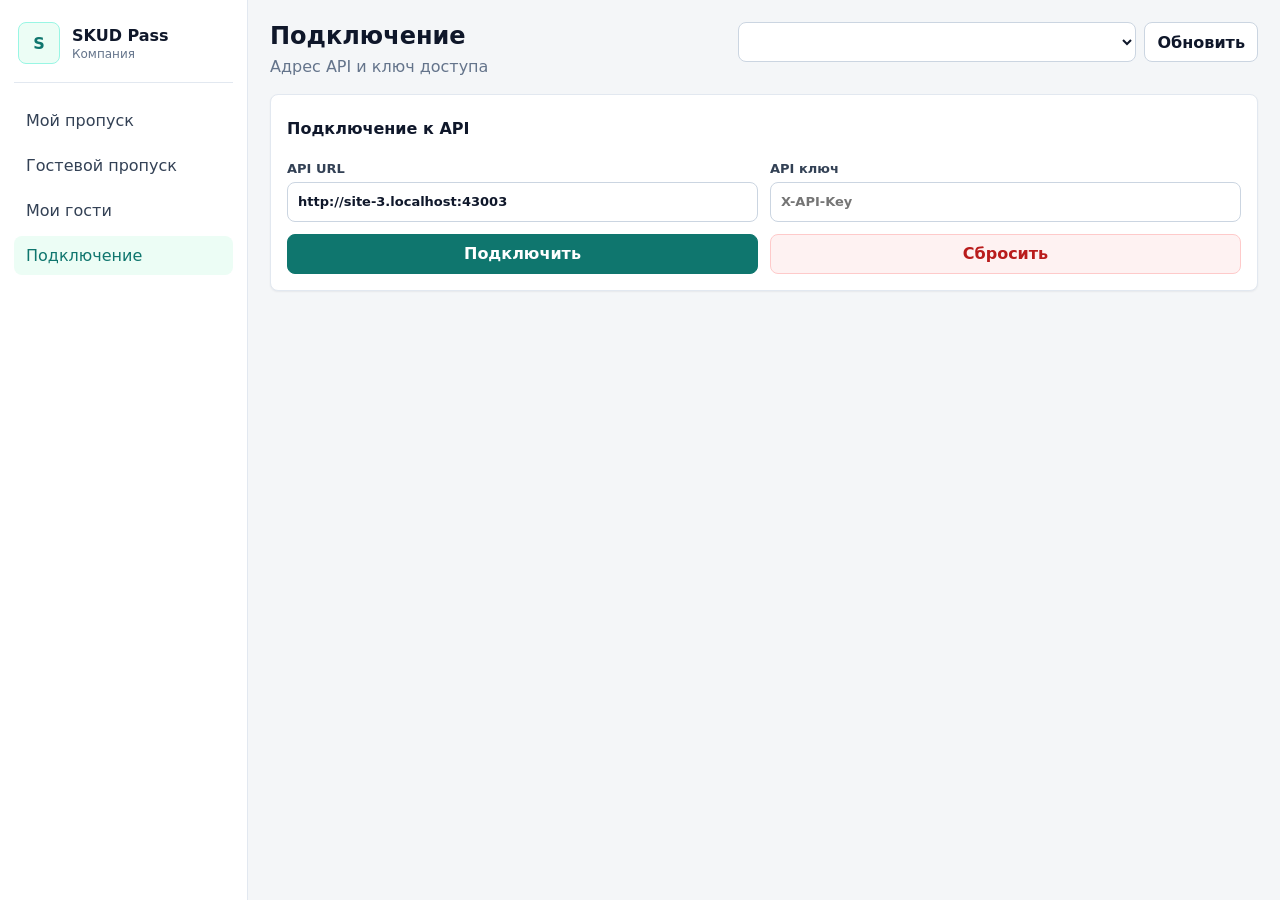
==== employee/index.html @ 38c3fb5b "Add employee portal for guest passes and QR viewing" ====
<!doctype html>
<html lang="ru">
  <head>
    <meta charset="utf-8" />
    <meta name="viewport" content="width=device-width, initial-scale=1" />
    <title>SKUD Pass</title>
    <link rel="stylesheet" href="./styles.css" />
  </head>
  <body>
    <div class="app-shell">
      <aside class="sidebar">
        <div class="brand">
          <div class="brand-mark">S</div>
          <div>
            <div class="brand-name">SKUD Pass</div>
            <div class="brand-subtitle" id="companyName">Компания</div>
          </div>
        </div>

        <nav class="nav" aria-label="Разделы">
          <button class="nav-item active" data-view="my-pass">Мой пропуск</button>
          <button class="nav-item" data-view="guest-pass">Гостевой пропуск</button>
          <button class="nav-item" data-view="history">Мои гости</button>
          <button class="nav-item" data-view="settings">Подключение</button>
        </nav>
      </aside>

      <main class="main">
        <header class="topbar">
          <div>
            <h1 id="viewTitle">Мой пропуск</h1>
            <p id="viewSubtitle">QR пропуск сотрудника</p>
          </div>
          <div class="employee-picker">
            <select id="employeeSelect" aria-label="Сотрудник"></select>
            <button id="refreshBtn" class="button">Обновить</button>
          </div>
        </header>

        <div id="notice" class="notice hidden" role="status"></div>

        <section id="my-pass" class="view active">
          <div class="layout-two">
            <section class="panel pass-panel">
              <div class="panel-head">
                <h2>Текущий QR</h2>
                <span class="status-pill" id="employeeStatus">Не выбран</span>
              </div>
              <div class="qr-frame">
                <img id="employeeQrImage" alt="QR пропуск сотрудника" />
                <div id="employeeQrEmpty" class="empty">QR появится после выпуска пропуска</div>
              </div>
              <div class="pass-meta">
                <div>
                  <span>Действует до</span>
                  <strong id="employeeExpires">-</strong>
                </div>
                <div>
                  <span>ID пропуска</span>
                  <strong id="employeePassId">-</strong>
                </div>
              </div>
            </section>

            <section class="panel">
              <div class="panel-head">
                <h2>Выпуск пропуска</h2>
              </div>
              <form id="employeeQrForm" class="form-grid">
                <label>Срок действия
                  <select name="ttl_hours">
                    <option value="4">4 часа</option>
                    <option value="8">8 часов</option>
                    <option value="12" selected>12 часов</option>
                    <option value="24">24 часа</option>
                  </select>
                </label>
                <button class="button primary" type="submit">Выпустить QR</button>
              </form>
              <textarea id="employeePayload" class="code-output" readonly placeholder="Payload QR"></textarea>
            </section>
          </div>
        </section>

        <section id="guest-pass" class="view">
          <div class="layout-two">
            <section class="panel">
              <div class="panel-head">
                <h2>Новый гость</h2>
              </div>
              <form id="guestForm" class="form-grid">
                <label class="span-2">ФИО гостя<input name="full_name" required /></label>
                <label>Документ<input name="document_number" inputmode="numeric" /></label>
                <label>Помещение<select name="room_id" id="roomSelect" required></select></label>
                <label>Начало визита<input name="visit_starts_at" type="datetime-local" required /></label>
                <label>Окончание визита<input name="visit_ends_at" type="datetime-local" required /></label>
                <button class="button primary span-2" type="submit">Создать гостевой QR</button>
              </form>
            </section>

            <section class="panel pass-panel">
              <div class="panel-head">
                <h2>QR гостя</h2>
                <span class="status-pill" id="guestStatus">Не создан</span>
              </div>
              <div class="qr-frame">
                <img id="guestQrImage" alt="QR гостевого пропуска" />
                <div id="guestQrEmpty" class="empty">QR появится после создания пропуска</div>
              </div>
              <div class="pass-meta">
                <div>
                  <span>Гость</span>
                  <strong id="guestName">-</strong>
                </div>
                <div>
                  <span>Действует до</span>
                  <strong id="guestExpires">-</strong>
                </div>
              </div>
            </section>
          </div>
        </section>

        <section id="history" class="view">
          <section class="panel">
            <div class="panel-head">
              <h2>Мои гости</h2>
              <button id="loadGuestsBtn" class="button">Обновить</button>
            </div>
            <div class="table-wrap">
              <table>
                <thead>
                  <tr>
                    <th>ID</th>
                    <th>Гость</th>
                    <th>Помещение</th>
                    <th>Начало</th>
                    <th>Окончание</th>
                    <th>Статус</th>
                  </tr>
                </thead>
                <tbody id="guestsBody"></tbody>
              </table>
            </div>
          </section>
        </section>

        <section id="settings" class="view">
          <section class="panel">
            <div class="panel-head">
              <h2>Подключение к API</h2>
            </div>
            <form id="settingsForm" class="form-grid">
              <label>API URL<input id="apiBaseInput" name="apiBase" type="url" placeholder="http://localhost:8000" required /></label>
              <label>API ключ<input id="apiKeyInput" name="apiKey" type="password" placeholder="X-API-Key" required /></label>
              <button class="button primary" type="submit">Подключить</button>
              <button id="clearSettingsBtn" class="button danger" type="button">Сбросить</button>
            </form>
          </section>
        </section>
      </main>
    </div>

    <script src="./app.js"></script>
  </body>
</html>
---- employee/styles.css ----
:root {
  --bg: #f4f6f8;
  --surface: #ffffff;
  --surface-soft: #f8fafc;
  --line: #e2e8f0;
  --line-strong: #cbd5e1;
  --text: #0f172a;
  --muted: #64748b;
  --accent: #0f766e;
  --accent-weak: #ecfdf5;
  --danger: #b91c1c;
  --danger-weak: #fef2f2;
  --success: #047857;
  --shadow: 0 1px 2px rgba(15, 23, 42, 0.06);
  color: var(--text);
  font-family: Inter, ui-sans-serif, system-ui, -apple-system, BlinkMacSystemFont, "Segoe UI", sans-serif;
}

* {
  box-sizing: border-box;
}

body {
  margin: 0;
  min-width: 320px;
  background: var(--bg);
}

button,
input,
select,
textarea {
  font: inherit;
}

button {
  cursor: pointer;
}

.app-shell {
  display: grid;
  min-height: 100vh;
  grid-template-columns: 248px minmax(0, 1fr);
}

.sidebar {
  position: sticky;
  top: 0;
  height: 100vh;
  border-right: 1px solid var(--line);
  background: var(--surface);
  padding: 18px 14px;
}

.brand {
  display: grid;
  grid-template-columns: 42px minmax(0, 1fr);
  gap: 12px;
  align-items: center;
  padding: 4px 4px 18px;
  border-bottom: 1px solid var(--line);
}

.brand-mark {
  display: grid;
  width: 42px;
  height: 42px;
  place-items: center;
  border: 1px solid #99f6e4;
  border-radius: 8px;
  background: var(--accent-weak);
  color: var(--accent);
  font-weight: 800;
}

.brand-name {
  font-size: 16px;
  font-weight: 760;
}

.brand-subtitle {
  margin-top: 2px;
  overflow: hidden;
  color: var(--muted);
  font-size: 12px;
  text-overflow: ellipsis;
  white-space: nowrap;
}

.nav {
  display: grid;
  gap: 6px;
  margin-top: 18px;
}

.nav-item {
  width: 100%;
  border: 0;
  border-radius: 8px;
  background: transparent;
  color: #334155;
  padding: 10px 12px;
  text-align: left;
}

.nav-item:hover,
.nav-item.active {
  background: var(--accent-weak);
  color: var(--accent);
}

.main {
  min-width: 0;
  padding: 22px;
}

.topbar {
  display: grid;
  grid-template-columns: minmax(220px, 1fr) minmax(320px, 520px);
  gap: 18px;
  align-items: start;
  margin-bottom: 18px;
}

h1,
h2,
p {
  margin: 0;
  letter-spacing: 0;
}

h1 {
  font-size: 24px;
  line-height: 1.2;
}

h2 {
  font-size: 16px;
  line-height: 1.3;
}

p {
  margin-top: 6px;
  color: var(--muted);
}

.employee-picker {
  display: grid;
  grid-template-columns: minmax(0, 1fr) auto;
  gap: 8px;
}

label {
  display: grid;
  gap: 6px;
  color: #334155;
  font-size: 13px;
  font-weight: 650;
}

input,
select,
textarea {
  width: 100%;
  min-height: 40px;
  border: 1px solid var(--line-strong);
  border-radius: 8px;
  background: var(--surface);
  color: var(--text);
  padding: 8px 10px;
  outline: none;
}

textarea {
  min-height: 112px;
  resize: vertical;
}

input:focus,
select:focus,
textarea:focus {
  border-color: #5eead4;
  box-shadow: 0 0 0 3px rgba(15, 118, 110, 0.12);
}

.button {
  min-height: 40px;
  border: 1px solid var(--line-strong);
  border-radius: 8px;
  background: var(--surface);
  color: var(--text);
  padding: 8px 12px;
  font-weight: 720;
}

.button:hover {
  background: var(--surface-soft);
}

.button.primary {
  border-color: var(--accent);
  background: var(--accent);
  color: #ffffff;
}

.button.primary:hover {
  background: #115e59;
}

.button.danger {
  border-color: #fecaca;
  background: var(--danger-weak);
  color: var(--danger);
}

.notice {
  margin-bottom: 16px;
  border: 1px solid #99f6e4;
  border-radius: 8px;
  background: var(--accent-weak);
  padding: 10px 12px;
  color: #134e4a;
}

.notice.error {
  border-color: #fecaca;
  background: var(--danger-weak);
  color: var(--danger);
}

.hidden {
  display: none !important;
}

.view {
  display: none;
}

.view.active {
  display: grid;
  gap: 16px;
}

.layout-two {
  display: grid;
  grid-template-columns: minmax(0, 1fr) minmax(0, 1fr);
  gap: 16px;
}

.panel {
  min-width: 0;
  border: 1px solid var(--line);
  border-radius: 8px;
  background: var(--surface);
  box-shadow: var(--shadow);
  padding: 16px;
}

.panel-head {
  display: flex;
  min-height: 38px;
  align-items: center;
  justify-content: space-between;
  gap: 12px;
  margin-bottom: 12px;
}

.form-grid {
  display: grid;
  grid-template-columns: repeat(2, minmax(0, 1fr));
  gap: 12px;
}

.span-2 {
  grid-column: 1 / -1;
}

.pass-panel {
  display: grid;
}

.qr-frame {
  display: grid;
  min-height: 330px;
  place-items: center;
  border: 1px dashed var(--line-strong);
  border-radius: 8px;
  background: var(--surface-soft);
  padding: 18px;
}

.qr-frame img {
  display: none;
  width: min(280px, 100%);
  height: auto;
  border-radius: 8px;
  background: #ffffff;
}

.qr-frame img.visible {
  display: block;
}

.empty {
  color: var(--muted);
  font-size: 14px;
  text-align: center;
}

.pass-meta {
  display: grid;
  grid-template-columns: repeat(2, minmax(0, 1fr));
  gap: 10px;
  margin-top: 12px;
}

.pass-meta div {
  border: 1px solid var(--line);
  border-radius: 8px;
  background: var(--surface-soft);
  padding: 10px;
}

.pass-meta span {
  display: block;
  color: var(--muted);
  font-size: 12px;
  font-weight: 720;
}

.pass-meta strong {
  display: block;
  margin-top: 4px;
  overflow-wrap: anywhere;
}

.status-pill,
.badge {
  display: inline-flex;
  min-height: 24px;
  align-items: center;
  border-radius: 999px;
  background: var(--accent-weak);
  color: var(--accent);
  padding: 3px 8px;
  font-size: 12px;
  font-weight: 800;
}

.badge.green {
  background: #ecfdf5;
  color: var(--success);
}

.badge.red {
  background: var(--danger-weak);
  color: var(--danger);
}

.code-output {
  margin-top: 12px;
  font-family: "Cascadia Code", Consolas, monospace;
  font-size: 12px;
}

.table-wrap {
  overflow: auto;
  border: 1px solid var(--line);
  border-radius: 8px;
}

table {
  width: 100%;
  min-width: 760px;
  border-collapse: collapse;
}

th,
td {
  border-bottom: 1px solid var(--line);
  padding: 10px 12px;
  text-align: left;
  vertical-align: middle;
}

th {
  background: var(--surface-soft);
  color: #475569;
  font-size: 12px;
  font-weight: 800;
  text-transform: uppercase;
}

td {
  font-size: 13px;
}

tr:last-child td {
  border-bottom: 0;
}

.muted {
  color: var(--muted);
}

@media (max-width: 1000px) {
  .app-shell {
    grid-template-columns: 1fr;
  }

  .sidebar {
    position: static;
    height: auto;
    border-right: 0;
    border-bottom: 1px solid var(--line);
  }

  .nav {
    grid-template-columns: repeat(4, minmax(0, 1fr));
  }

  .nav-item {
    text-align: center;
  }

  .topbar,
  .layout-two {
    grid-template-columns: 1fr;
  }
}

@media (max-width: 680px) {
  .main {
    padding: 14px;
  }

  .employee-picker,
  .form-grid,
  .nav,
  .pass-meta {
    grid-template-columns: 1fr;
  }

  .panel-head {
    align-items: stretch;
    flex-direction: column;
  }

  .qr-frame {
    min-height: 260px;
  }
}
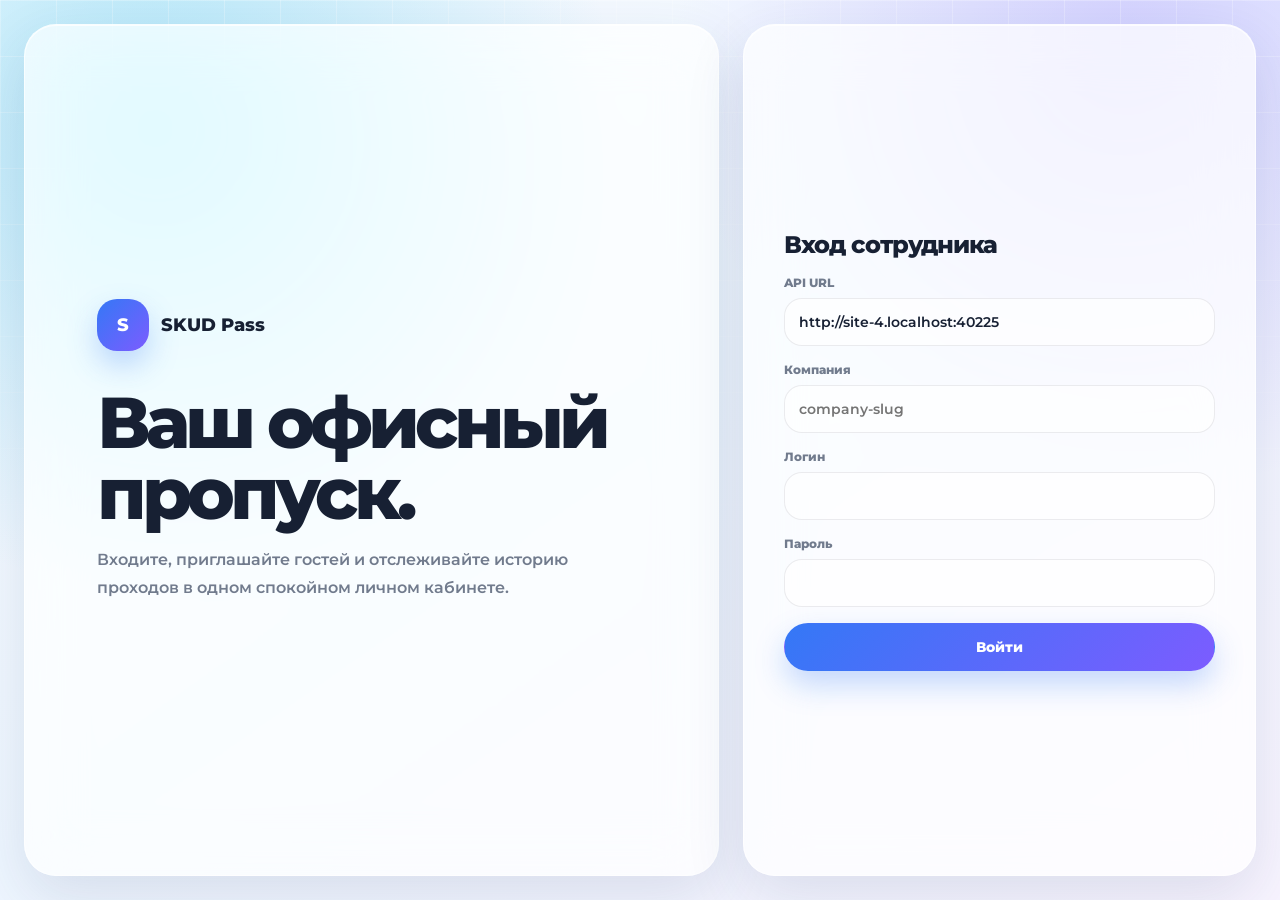
==== commit 770bd8d1: "Big Update" ====
--- a/employee/index.html
+++ b/employee/index.html
@@ -3,163 +3,177 @@
   <head>
     <meta charset="utf-8" />
     <meta name="viewport" content="width=device-width, initial-scale=1" />
-    <title>SKUD Pass</title>
+    <title>SKUD Employee</title>
+    <link rel="preconnect" href="https://fonts.googleapis.com" />
+    <link rel="preconnect" href="https://fonts.gstatic.com" crossorigin />
+    <link href="https://fonts.googleapis.com/css2?family=Montserrat:wght@400;500;600;700;800&display=swap" rel="stylesheet" />
     <link rel="stylesheet" href="./styles.css" />
   </head>
   <body>
-    <div class="app-shell">
-      <aside class="sidebar">
-        <div class="brand">
-          <div class="brand-mark">S</div>
-          <div>
-            <div class="brand-name">SKUD Pass</div>
-            <div class="brand-subtitle" id="companyName">Компания</div>
+    <main class="app">
+      <section id="loginView" class="login-view">
+        <div class="login-hero glass">
+          <div class="brand">
+            <span class="brand-mark">S</span>
+            <span>SKUD Pass</span>
           </div>
+          <h1>Ваш офисный пропуск.</h1>
+          <p>Входите, приглашайте гостей и отслеживайте историю проходов в одном спокойном личном кабинете.</p>
         </div>
 
-        <nav class="nav" aria-label="Разделы">
-          <button class="nav-item active" data-view="my-pass">Мой пропуск</button>
-          <button class="nav-item" data-view="guest-pass">Гостевой пропуск</button>
-          <button class="nav-item" data-view="history">Мои гости</button>
-          <button class="nav-item" data-view="settings">Подключение</button>
-        </nav>
-      </aside>
+        <form id="loginForm" class="login-card glass">
+          <h2>Вход сотрудника</h2>
+          <label>API URL<input id="apiBaseInput" name="apiBase" type="url" placeholder="http://localhost:8000" required /></label>
+          <label>Компания<input name="company_slug" placeholder="company-slug" required /></label>
+          <label>Логин<input name="login" autocomplete="username" required /></label>
+          <label>Пароль<input name="password" type="password" autocomplete="current-password" required /></label>
+          <button class="button primary" type="submit">Войти</button>
+        </form>
+      </section>
 
-      <main class="main">
-        <header class="topbar">
-          <div>
-            <h1 id="viewTitle">Мой пропуск</h1>
-            <p id="viewSubtitle">QR пропуск сотрудника</p>
+      <section id="dashboardView" class="dashboard hidden">
+        <aside class="sidebar glass">
+          <div class="profile-mini">
+            <img id="miniPhoto" alt="Фото профиля" />
+            <div>
+              <strong id="miniName">Сотрудник</strong>
+              <span id="miniCompany">Компания</span>
+            </div>
           </div>
-          <div class="employee-picker">
-            <select id="employeeSelect" aria-label="Сотрудник"></select>
+          <nav>
+            <button class="nav-item active" data-view="overview">Обзор</button>
+            <button class="nav-item" data-view="pass">Мой QR</button>
+            <button class="nav-item" data-view="guests">Гости</button>
+            <button class="nav-item" data-view="logs">Логи</button>
+            <button class="nav-item" data-view="settings">Настройки</button>
+          </nav>
+          <button id="logoutBtn" class="button ghost">Выйти</button>
+        </aside>
+
+        <section class="content">
+          <header class="top glass">
+            <div>
+              <h1 id="viewTitle">Обзор</h1>
+              <p id="viewSubtitle">Профиль, уровни доступа и последние проходы.</p>
+            </div>
             <button id="refreshBtn" class="button">Обновить</button>
-          </div>
-        </header>
+          </header>
 
-        <div id="notice" class="notice hidden" role="status"></div>
+          <div id="notice" class="notice hidden"></div>
 
-        <section id="my-pass" class="view active">
-          <div class="layout-two">
-            <section class="panel pass-panel">
-              <div class="panel-head">
-                <h2>Текущий QR</h2>
-                <span class="status-pill" id="employeeStatus">Не выбран</span>
-              </div>
-              <div class="qr-frame">
-                <img id="employeeQrImage" alt="QR пропуск сотрудника" />
-                <div id="employeeQrEmpty" class="empty">QR появится после выпуска пропуска</div>
-              </div>
-              <div class="pass-meta">
-                <div>
-                  <span>Действует до</span>
-                  <strong id="employeeExpires">-</strong>
-                </div>
-                <div>
-                  <span>ID пропуска</span>
-                  <strong id="employeePassId">-</strong>
+          <section id="overview" class="view active">
+            <div class="profile-card glass">
+              <img id="profilePhoto" alt="Фото сотрудника" />
+              <div>
+                <span class="eyebrow">Профиль</span>
+                <h2 id="profileName">-</h2>
+                <p id="profileMeta">-</p>
+                <div class="chip-row">
+                  <span id="profileStatus" class="chip">status</span>
+                  <span id="profileExternal" class="chip">id</span>
                 </div>
               </div>
+            </div>
+
+            <div class="cards-grid" id="accessCards"></div>
+
+            <section class="glass panel">
+              <div class="panel-head">
+                <h2>Последние проходы</h2>
+                <button class="button ghost" data-view-target="logs">Все логи</button>
+              </div>
+              <div id="recentEvents" class="event-list"></div>
             </section>
+          </section>
 
-            <section class="panel">
+          <section id="pass" class="view">
+            <div class="pass-layout">
+              <section class="glass panel qr-panel">
+                <h2>Мой QR-код</h2>
+                <div class="qr-frame">
+                  <img id="employeeQrImage" alt="QR пропуск" />
+                  <span id="employeeQrEmpty">Выпустите QR, чтобы показать его на сканере</span>
+                </div>
+                <div class="pass-meta">
+                  <div><span>Действует до</span><strong id="employeeExpires">-</strong></div>
+                  <div><span>ID</span><strong id="employeePassId">-</strong></div>
+                </div>
+              </section>
+
+              <section class="glass panel">
+                <h2>Выпуск пропуска</h2>
+                <form id="employeeQrForm" class="form-grid single">
+                  <label>Срок действия
+                    <select name="ttl_hours">
+                      <option value="4">4 часа</option>
+                      <option value="8">8 часов</option>
+                      <option value="12" selected>12 часов</option>
+                      <option value="24">24 часа</option>
+                    </select>
+                  </label>
+                  <button class="button primary" type="submit">Сгенерировать QR</button>
+                </form>
+                <textarea id="employeePayload" class="code-output" readonly placeholder="QR payload"></textarea>
+              </section>
+            </div>
+          </section>
+
+          <section id="guests" class="view">
+            <div class="pass-layout">
+              <section class="glass panel">
+                <h2>Пригласить гостя</h2>
+                <form id="guestForm" class="form-grid">
+                  <label class="span-2">ФИО гостя<input name="full_name" required /></label>
+                  <label>Документ<input name="document_number" /></label>
+                  <label>Помещение<select name="room_id" id="roomSelect" required></select></label>
+                  <label>Начало<input name="visit_starts_at" type="datetime-local" required /></label>
+                  <label>Окончание<input name="visit_ends_at" type="datetime-local" required /></label>
+                  <button class="button primary span-2" type="submit">Создать гостевой QR</button>
+                </form>
+              </section>
+
+              <section class="glass panel qr-panel">
+                <h2>QR гостя</h2>
+                <div class="qr-frame">
+                  <img id="guestQrImage" alt="QR гостя" />
+                  <span id="guestQrEmpty">QR появится после создания приглашения</span>
+                </div>
+                <div class="pass-meta">
+                  <div><span>Гость</span><strong id="guestName">-</strong></div>
+                  <div><span>Действует до</span><strong id="guestExpires">-</strong></div>
+                </div>
+              </section>
+            </div>
+
+            <section class="glass panel">
               <div class="panel-head">
-                <h2>Выпуск пропуска</h2>
+                <h2>Мои приглашения</h2>
+                <button id="loadGuestsBtn" class="button ghost">Обновить</button>
               </div>
-              <form id="employeeQrForm" class="form-grid">
-                <label>Срок действия
-                  <select name="ttl_hours">
-                    <option value="4">4 часа</option>
-                    <option value="8">8 часов</option>
-                    <option value="12" selected>12 часов</option>
-                    <option value="24">24 часа</option>
-                  </select>
-                </label>
-                <button class="button primary" type="submit">Выпустить QR</button>
-              </form>
-              <textarea id="employeePayload" class="code-output" readonly placeholder="Payload QR"></textarea>
+              <div id="guestsList" class="event-list"></div>
             </section>
-          </div>
-        </section>
+          </section>
 
-        <section id="guest-pass" class="view">
-          <div class="layout-two">
-            <section class="panel">
-              <div class="panel-head">
-                <h2>Новый гость</h2>
-              </div>
-              <form id="guestForm" class="form-grid">
-                <label class="span-2">ФИО гостя<input name="full_name" required /></label>
-                <label>Документ<input name="document_number" inputmode="numeric" /></label>
-                <label>Помещение<select name="room_id" id="roomSelect" required></select></label>
-                <label>Начало визита<input name="visit_starts_at" type="datetime-local" required /></label>
-                <label>Окончание визита<input name="visit_ends_at" type="datetime-local" required /></label>
-                <button class="button primary span-2" type="submit">Создать гостевой QR</button>
+          <section id="logs" class="view">
+            <section class="glass panel">
+              <h2>История проходов</h2>
+              <div id="eventsList" class="event-list"></div>
+            </section>
+          </section>
+
+          <section id="settings" class="view">
+            <section class="glass panel">
+              <h2>Смена пароля</h2>
+              <form id="passwordForm" class="form-grid single">
+                <label>Текущий пароль<input name="current_password" type="password" required /></label>
+                <label>Новый пароль<input name="new_password" type="password" minlength="6" required /></label>
+                <button class="button primary" type="submit">Сменить пароль</button>
               </form>
             </section>
-
-            <section class="panel pass-panel">
-              <div class="panel-head">
-                <h2>QR гостя</h2>
-                <span class="status-pill" id="guestStatus">Не создан</span>
-              </div>
-              <div class="qr-frame">
-                <img id="guestQrImage" alt="QR гостевого пропуска" />
-                <div id="guestQrEmpty" class="empty">QR появится после создания пропуска</div>
-              </div>
-              <div class="pass-meta">
-                <div>
-                  <span>Гость</span>
-                  <strong id="guestName">-</strong>
-                </div>
-                <div>
-                  <span>Действует до</span>
-                  <strong id="guestExpires">-</strong>
-                </div>
-              </div>
-            </section>
-          </div>
-        </section>
-
-        <section id="history" class="view">
-          <section class="panel">
-            <div class="panel-head">
-              <h2>Мои гости</h2>
-              <button id="loadGuestsBtn" class="button">Обновить</button>
-            </div>
-            <div class="table-wrap">
-              <table>
-                <thead>
-                  <tr>
-                    <th>ID</th>
-                    <th>Гость</th>
-                    <th>Помещение</th>
-                    <th>Начало</th>
-                    <th>Окончание</th>
-                    <th>Статус</th>
-                  </tr>
-                </thead>
-                <tbody id="guestsBody"></tbody>
-              </table>
-            </div>
           </section>
         </section>
-
-        <section id="settings" class="view">
-          <section class="panel">
-            <div class="panel-head">
-              <h2>Подключение к API</h2>
-            </div>
-            <form id="settingsForm" class="form-grid">
-              <label>API URL<input id="apiBaseInput" name="apiBase" type="url" placeholder="http://localhost:8000" required /></label>
-              <label>API ключ<input id="apiKeyInput" name="apiKey" type="password" placeholder="X-API-Key" required /></label>
-              <button class="button primary" type="submit">Подключить</button>
-              <button id="clearSettingsBtn" class="button danger" type="button">Сбросить</button>
-            </form>
-          </section>
-        </section>
-      </main>
-    </div>
+      </section>
+    </main>
 
     <script src="./app.js"></script>
   </body>
--- a/employee/styles.css
+++ b/employee/styles.css
@@ -1,19 +1,23 @@
 :root {
-  --bg: #f4f6f8;
-  --surface: #ffffff;
-  --surface-soft: #f8fafc;
-  --line: #e2e8f0;
-  --line-strong: #cbd5e1;
-  --text: #0f172a;
-  --muted: #64748b;
-  --accent: #0f766e;
-  --accent-weak: #ecfdf5;
-  --danger: #b91c1c;
-  --danger-weak: #fef2f2;
-  --success: #047857;
-  --shadow: 0 1px 2px rgba(15, 23, 42, 0.06);
+  --font-main: "Montserrat", ui-sans-serif, system-ui, -apple-system, BlinkMacSystemFont, "Segoe UI", sans-serif;
+  --glass: rgba(255, 255, 255, 0.72);
+  --glass-strong: rgba(255, 255, 255, 0.86);
+  --line: rgba(255, 255, 255, 0.62);
+  --line-dark: rgba(16, 24, 40, 0.08);
+  --text: #172033;
+  --muted: #717b8d;
+  --primary: #3478f6;
+  --violet: #7c5cff;
+  --cyan: #4cc9f0;
+  --success: #1f9d70;
+  --danger: #df4b5f;
+  --radius-xl: 32px;
+  --radius-lg: 24px;
+  --radius-md: 18px;
+  --shadow-card: 0 22px 60px rgba(32, 57, 102, 0.12), inset 0 1px 0 rgba(255, 255, 255, 0.78);
+  --shadow-button: 0 14px 30px rgba(52, 120, 246, 0.28);
   color: var(--text);
-  font-family: Inter, ui-sans-serif, system-ui, -apple-system, BlinkMacSystemFont, "Segoe UI", sans-serif;
+  font-family: var(--font-main);
 }
 
 * {
@@ -23,7 +27,23 @@
 body {
   margin: 0;
   min-width: 320px;
-  background: var(--bg);
+  min-height: 100vh;
+  background:
+    radial-gradient(circle at 12% 14%, rgba(76, 201, 240, 0.42), transparent 34%),
+    radial-gradient(circle at 88% 5%, rgba(124, 92, 255, 0.24), transparent 32%),
+    linear-gradient(145deg, #f8fbff, #eef6ff 48%, #f8f4ff);
+  color: var(--text);
+  font-family: var(--font-main);
+}
+
+body::before {
+  position: fixed;
+  inset: 0;
+  z-index: -1;
+  background-image: linear-gradient(rgba(255, 255, 255, 0.26) 1px, transparent 1px), linear-gradient(90deg, rgba(255, 255, 255, 0.26) 1px, transparent 1px);
+  background-size: 56px 56px;
+  content: "";
+  mask-image: linear-gradient(to bottom, #000, transparent 78%);
 }
 
 button,
@@ -37,199 +57,286 @@
   cursor: pointer;
 }
 
-.app-shell {
-  display: grid;
+.hidden {
+  display: none !important;
+}
+
+.glass {
+  border: 1px solid var(--line);
+  background: var(--glass);
+  box-shadow: var(--shadow-card);
+  backdrop-filter: blur(28px) saturate(160%);
+  -webkit-backdrop-filter: blur(28px) saturate(160%);
+}
+
+.app {
   min-height: 100vh;
-  grid-template-columns: 248px minmax(0, 1fr);
-}
-
-.sidebar {
-  position: sticky;
-  top: 0;
-  height: 100vh;
-  border-right: 1px solid var(--line);
-  background: var(--surface);
-  padding: 18px 14px;
+}
+
+.login-view {
+  display: grid;
+  min-height: 100vh;
+  grid-template-columns: minmax(0, 1.15fr) minmax(360px, 0.85fr);
+  gap: 24px;
+  align-items: stretch;
+  padding: 24px;
+}
+
+.login-hero,
+.login-card,
+.panel,
+.top,
+.sidebar,
+.profile-card,
+.access-card,
+.empty-card {
+  border-radius: var(--radius-xl);
+}
+
+.login-hero {
+  display: grid;
+  align-content: center;
+  padding: clamp(28px, 6vw, 72px);
 }
 
 .brand {
-  display: grid;
-  grid-template-columns: 42px minmax(0, 1fr);
+  display: flex;
   gap: 12px;
   align-items: center;
-  padding: 4px 4px 18px;
-  border-bottom: 1px solid var(--line);
+  color: var(--text);
+  font-size: 18px;
+  font-weight: 800;
 }
 
 .brand-mark {
   display: grid;
-  width: 42px;
-  height: 42px;
+  width: 52px;
+  height: 52px;
   place-items: center;
-  border: 1px solid #99f6e4;
-  border-radius: 8px;
-  background: var(--accent-weak);
-  color: var(--accent);
-  font-weight: 800;
-}
-
-.brand-name {
-  font-size: 16px;
-  font-weight: 760;
-}
-
-.brand-subtitle {
-  margin-top: 2px;
-  overflow: hidden;
-  color: var(--muted);
-  font-size: 12px;
-  text-overflow: ellipsis;
-  white-space: nowrap;
-}
-
-.nav {
-  display: grid;
-  gap: 6px;
-  margin-top: 18px;
-}
-
-.nav-item {
-  width: 100%;
-  border: 0;
-  border-radius: 8px;
-  background: transparent;
-  color: #334155;
-  padding: 10px 12px;
-  text-align: left;
-}
-
-.nav-item:hover,
-.nav-item.active {
-  background: var(--accent-weak);
-  color: var(--accent);
-}
-
-.main {
-  min-width: 0;
-  padding: 22px;
-}
-
-.topbar {
-  display: grid;
-  grid-template-columns: minmax(220px, 1fr) minmax(320px, 520px);
-  gap: 18px;
-  align-items: start;
-  margin-bottom: 18px;
+  border-radius: 20px;
+  background: linear-gradient(135deg, var(--primary), var(--violet));
+  box-shadow: var(--shadow-button);
+  color: white;
 }
 
 h1,
 h2,
 p {
   margin: 0;
-  letter-spacing: 0;
 }
 
 h1 {
+  max-width: 760px;
+  margin-top: 36px;
+  color: var(--text);
+  font-size: clamp(38px, 7vw, 72px);
+  font-weight: 800;
+  letter-spacing: -0.07em;
+  line-height: 0.98;
+}
+
+h2 {
+  color: var(--text);
   font-size: 24px;
-  line-height: 1.2;
-}
-
-h2 {
+  font-weight: 800;
+  letter-spacing: -0.045em;
+}
+
+p {
+  max-width: 620px;
+  margin-top: 18px;
+  color: var(--muted);
   font-size: 16px;
-  line-height: 1.3;
-}
-
-p {
-  margin-top: 6px;
-  color: var(--muted);
-}
-
-.employee-picker {
-  display: grid;
-  grid-template-columns: minmax(0, 1fr) auto;
+  font-weight: 600;
+  line-height: 1.7;
+}
+
+.login-card {
+  display: grid;
+  align-content: center;
+  gap: 16px;
+  padding: clamp(24px, 4vw, 40px);
+}
+
+label {
+  display: grid;
   gap: 8px;
-}
-
-label {
-  display: grid;
-  gap: 6px;
-  color: #334155;
-  font-size: 13px;
-  font-weight: 650;
+  color: var(--muted);
+  font-size: 12px;
+  font-weight: 800;
 }
 
 input,
 select,
 textarea {
   width: 100%;
-  min-height: 40px;
-  border: 1px solid var(--line-strong);
-  border-radius: 8px;
-  background: var(--surface);
+  min-height: 48px;
+  border: 1px solid var(--line-dark);
+  border-radius: var(--radius-md);
+  background: rgba(255, 255, 255, 0.62);
   color: var(--text);
-  padding: 8px 10px;
+  padding: 12px 14px;
   outline: none;
+  font-size: 14px;
+  font-weight: 600;
+  transition: 170ms ease;
 }
 
 textarea {
-  min-height: 112px;
+  min-height: 118px;
   resize: vertical;
 }
 
 input:focus,
 select:focus,
 textarea:focus {
-  border-color: #5eead4;
-  box-shadow: 0 0 0 3px rgba(15, 118, 110, 0.12);
+  border-color: rgba(52, 120, 246, 0.62);
+  background: rgba(255, 255, 255, 0.88);
+  box-shadow: 0 0 0 4px rgba(52, 120, 246, 0.12);
 }
 
 .button {
-  min-height: 40px;
-  border: 1px solid var(--line-strong);
-  border-radius: 8px;
-  background: var(--surface);
-  color: var(--text);
-  padding: 8px 12px;
-  font-weight: 720;
+  min-height: 48px;
+  border: 1px solid rgba(52, 120, 246, 0.24);
+  border-radius: 999px;
+  background: rgba(255, 255, 255, 0.58);
+  color: #215ecf;
+  padding: 12px 18px;
+  font-size: 14px;
+  font-weight: 800;
+  transition: 180ms ease;
 }
 
 .button:hover {
-  background: var(--surface-soft);
+  background: rgba(255, 255, 255, 0.82);
+  transform: translateY(-1px);
 }
 
 .button.primary {
-  border-color: var(--accent);
-  background: var(--accent);
-  color: #ffffff;
-}
-
-.button.primary:hover {
-  background: #115e59;
-}
-
-.button.danger {
-  border-color: #fecaca;
-  background: var(--danger-weak);
+  border-color: transparent;
+  background: linear-gradient(135deg, var(--primary), var(--violet));
+  box-shadow: var(--shadow-button);
+  color: white;
+}
+
+.button.ghost {
+  border-color: transparent;
+  background: transparent;
+}
+
+.dashboard {
+  display: grid;
+  min-height: 100vh;
+  grid-template-columns: 292px minmax(0, 1fr);
+  gap: 24px;
+  padding: 24px;
+}
+
+.sidebar {
+  position: sticky;
+  top: 24px;
+  display: grid;
+  height: calc(100vh - 48px);
+  grid-template-rows: auto 1fr auto;
+  gap: 24px;
+  padding: 22px;
+}
+
+.profile-mini {
+  display: grid;
+  grid-template-columns: 58px minmax(0, 1fr);
+  gap: 12px;
+  align-items: center;
+}
+
+.profile-mini img,
+#profilePhoto {
+  object-fit: cover;
+  border: 1px solid rgba(255, 255, 255, 0.72);
+  background: rgba(255, 255, 255, 0.5);
+}
+
+.profile-mini img {
+  width: 58px;
+  height: 58px;
+  border-radius: 20px;
+}
+
+.profile-mini strong,
+.profile-mini span {
+  display: block;
+  overflow: hidden;
+  text-overflow: ellipsis;
+  white-space: nowrap;
+}
+
+.profile-mini strong {
+  font-size: 14px;
+  font-weight: 800;
+}
+
+.profile-mini span {
+  color: var(--muted);
+  font-size: 12px;
+  font-weight: 700;
+}
+
+nav {
+  display: grid;
+  align-content: start;
+  gap: 8px;
+}
+
+.nav-item {
+  min-height: 46px;
+  border: 1px solid transparent;
+  border-radius: 18px;
+  background: transparent;
+  color: var(--muted);
+  padding: 11px 14px;
+  text-align: left;
+  font-size: 14px;
+  font-weight: 800;
+  transition: 180ms ease;
+}
+
+.nav-item:hover,
+.nav-item.active {
+  border-color: var(--line);
+  background: rgba(255, 255, 255, 0.52);
+  color: #215ecf;
+}
+
+.content {
+  min-width: 0;
+}
+
+.top {
+  display: flex;
+  align-items: center;
+  justify-content: space-between;
+  gap: 18px;
+  border-radius: var(--radius-xl);
+  margin-bottom: 24px;
+  padding: 28px;
+}
+
+.top h1 {
+  margin: 0;
+  font-size: clamp(28px, 4vw, 44px);
+}
+
+.notice {
+  margin-bottom: 24px;
+  border-radius: var(--radius-lg);
+  padding: 14px 18px;
+  color: #215ecf;
+  font-size: 13px;
+  font-weight: 800;
+}
+
+.notice.error {
   color: var(--danger);
-}
-
-.notice {
-  margin-bottom: 16px;
-  border: 1px solid #99f6e4;
-  border-radius: 8px;
-  background: var(--accent-weak);
-  padding: 10px 12px;
-  color: #134e4a;
-}
-
-.notice.error {
-  border-color: #fecaca;
-  background: var(--danger-weak);
-  color: var(--danger);
-}
-
-.hidden {
-  display: none !important;
 }
 
 .view {
@@ -238,215 +345,260 @@
 
 .view.active {
   display: grid;
-  gap: 16px;
-}
-
-.layout-two {
-  display: grid;
-  grid-template-columns: minmax(0, 1fr) minmax(0, 1fr);
-  gap: 16px;
+  gap: 24px;
+}
+
+.profile-card {
+  display: grid;
+  grid-template-columns: 160px minmax(0, 1fr);
+  gap: 26px;
+  align-items: center;
+  padding: 28px;
+}
+
+#profilePhoto {
+  width: 160px;
+  height: 160px;
+  border-radius: 38px;
+}
+
+.eyebrow {
+  color: #215ecf;
+  font-size: 12px;
+  font-weight: 800;
+  letter-spacing: 0.05em;
+  text-transform: uppercase;
+}
+
+.chip-row {
+  display: flex;
+  flex-wrap: wrap;
+  gap: 10px;
+  margin-top: 18px;
+}
+
+.chip {
+  display: inline-flex;
+  min-height: 32px;
+  align-items: center;
+  border: 1px solid rgba(16, 24, 40, 0.06);
+  border-radius: 999px;
+  background: rgba(255, 255, 255, 0.54);
+  color: var(--muted);
+  padding: 6px 12px;
+  font-size: 12px;
+  font-weight: 800;
+}
+
+.chip.success {
+  background: rgba(31, 157, 112, 0.12);
+  color: var(--success);
+}
+
+.chip.danger {
+  background: rgba(223, 75, 95, 0.12);
+  color: var(--danger);
+}
+
+.cards-grid {
+  display: grid;
+  grid-template-columns: repeat(3, minmax(0, 1fr));
+  gap: 18px;
+}
+
+.access-card,
+.empty-card {
+  padding: 22px;
+}
+
+.access-card span {
+  color: var(--muted);
+  font-size: 12px;
+  font-weight: 800;
+}
+
+.access-card strong {
+  display: block;
+  margin-top: 12px;
+  font-size: 18px;
+  font-weight: 800;
+}
+
+.access-card p {
+  margin-top: 8px;
+  font-size: 13px;
 }
 
 .panel {
-  min-width: 0;
-  border: 1px solid var(--line);
-  border-radius: 8px;
-  background: var(--surface);
-  box-shadow: var(--shadow);
-  padding: 16px;
+  padding: 24px;
 }
 
 .panel-head {
   display: flex;
-  min-height: 38px;
   align-items: center;
   justify-content: space-between;
-  gap: 12px;
-  margin-bottom: 12px;
+  gap: 14px;
+  margin-bottom: 18px;
+}
+
+.pass-layout {
+  display: grid;
+  grid-template-columns: minmax(0, 1fr) minmax(0, 1fr);
+  gap: 24px;
 }
 
 .form-grid {
+  display: grid;
+  grid-template-columns: repeat(2, minmax(0, 1fr));
+  gap: 14px;
+}
+
+.form-grid.single {
+  grid-template-columns: 1fr;
+}
+
+.span-2 {
+  grid-column: 1 / -1;
+}
+
+.qr-panel {
+  display: grid;
+  gap: 18px;
+}
+
+.qr-frame {
+  display: grid;
+  min-height: 350px;
+  place-items: center;
+  border: 1px solid var(--line-dark);
+  border-radius: var(--radius-lg);
+  background: rgba(255, 255, 255, 0.48);
+  padding: 20px;
+}
+
+.qr-frame img {
+  display: none;
+  width: min(300px, 100%);
+  border-radius: 18px;
+  background: white;
+}
+
+.qr-frame img.visible {
+  display: block;
+}
+
+.qr-frame span {
+  color: var(--muted);
+  text-align: center;
+  font-weight: 700;
+}
+
+.pass-meta {
   display: grid;
   grid-template-columns: repeat(2, minmax(0, 1fr));
   gap: 12px;
 }
 
-.span-2 {
-  grid-column: 1 / -1;
-}
-
-.pass-panel {
-  display: grid;
-}
-
-.qr-frame {
-  display: grid;
-  min-height: 330px;
-  place-items: center;
-  border: 1px dashed var(--line-strong);
-  border-radius: 8px;
-  background: var(--surface-soft);
-  padding: 18px;
-}
-
-.qr-frame img {
-  display: none;
-  width: min(280px, 100%);
-  height: auto;
-  border-radius: 8px;
-  background: #ffffff;
-}
-
-.qr-frame img.visible {
-  display: block;
-}
-
-.empty {
-  color: var(--muted);
-  font-size: 14px;
-  text-align: center;
-}
-
-.pass-meta {
-  display: grid;
-  grid-template-columns: repeat(2, minmax(0, 1fr));
-  gap: 10px;
-  margin-top: 12px;
-}
-
 .pass-meta div {
-  border: 1px solid var(--line);
-  border-radius: 8px;
-  background: var(--surface-soft);
-  padding: 10px;
+  border: 1px solid var(--line-dark);
+  border-radius: var(--radius-md);
+  background: rgba(255, 255, 255, 0.42);
+  padding: 14px;
 }
 
 .pass-meta span {
   display: block;
   color: var(--muted);
   font-size: 12px;
-  font-weight: 720;
+  font-weight: 800;
 }
 
 .pass-meta strong {
   display: block;
+  margin-top: 6px;
+  overflow-wrap: anywhere;
+  font-size: 14px;
+}
+
+.code-output {
+  margin-top: 14px;
+  font-family: "SF Mono", "Cascadia Code", Consolas, monospace;
+  font-size: 12px;
+}
+
+.event-list {
+  display: grid;
+  gap: 12px;
+}
+
+.event-item {
+  display: flex;
+  align-items: center;
+  justify-content: space-between;
+  gap: 14px;
+  border: 1px solid var(--line-dark);
+  border-radius: var(--radius-lg);
+  background: rgba(255, 255, 255, 0.44);
+  padding: 16px;
+}
+
+.event-item strong,
+.event-item span {
+  display: block;
+}
+
+.event-item strong {
+  font-size: 14px;
+  font-weight: 800;
+}
+
+.event-item span {
   margin-top: 4px;
-  overflow-wrap: anywhere;
-}
-
-.status-pill,
-.badge {
-  display: inline-flex;
-  min-height: 24px;
-  align-items: center;
-  border-radius: 999px;
-  background: var(--accent-weak);
-  color: var(--accent);
-  padding: 3px 8px;
-  font-size: 12px;
-  font-weight: 800;
-}
-
-.badge.green {
-  background: #ecfdf5;
-  color: var(--success);
-}
-
-.badge.red {
-  background: var(--danger-weak);
-  color: var(--danger);
-}
-
-.code-output {
-  margin-top: 12px;
-  font-family: "Cascadia Code", Consolas, monospace;
-  font-size: 12px;
-}
-
-.table-wrap {
-  overflow: auto;
-  border: 1px solid var(--line);
-  border-radius: 8px;
-}
-
-table {
-  width: 100%;
-  min-width: 760px;
-  border-collapse: collapse;
-}
-
-th,
-td {
-  border-bottom: 1px solid var(--line);
-  padding: 10px 12px;
-  text-align: left;
-  vertical-align: middle;
-}
-
-th {
-  background: var(--surface-soft);
-  color: #475569;
-  font-size: 12px;
-  font-weight: 800;
-  text-transform: uppercase;
-}
-
-td {
-  font-size: 13px;
-}
-
-tr:last-child td {
-  border-bottom: 0;
-}
-
-.muted {
-  color: var(--muted);
-}
-
-@media (max-width: 1000px) {
-  .app-shell {
+  color: var(--muted);
+  font-size: 12px;
+  font-weight: 700;
+}
+
+@media (max-width: 1120px) {
+  .login-view,
+  .dashboard,
+  .pass-layout,
+  .cards-grid {
     grid-template-columns: 1fr;
   }
 
   .sidebar {
     position: static;
     height: auto;
-    border-right: 0;
-    border-bottom: 1px solid var(--line);
   }
 
-  .nav {
-    grid-template-columns: repeat(4, minmax(0, 1fr));
+  nav {
+    grid-template-columns: repeat(5, minmax(0, 1fr));
   }
-
-  .nav-item {
-    text-align: center;
+}
+
+@media (max-width: 720px) {
+  .login-view,
+  .dashboard {
+    padding: 14px;
   }
 
-  .topbar,
-  .layout-two {
+  .profile-card,
+  .form-grid,
+  .pass-meta,
+  nav {
     grid-template-columns: 1fr;
   }
-}
-
-@media (max-width: 680px) {
-  .main {
-    padding: 14px;
-  }
-
-  .employee-picker,
-  .form-grid,
-  .nav,
-  .pass-meta {
-    grid-template-columns: 1fr;
-  }
-
-  .panel-head {
+
+  .top,
+  .panel-head,
+  .event-item {
     align-items: stretch;
     flex-direction: column;
   }
 
-  .qr-frame {
-    min-height: 260px;
+  #profilePhoto {
+    width: 120px;
+    height: 120px;
   }
 }
